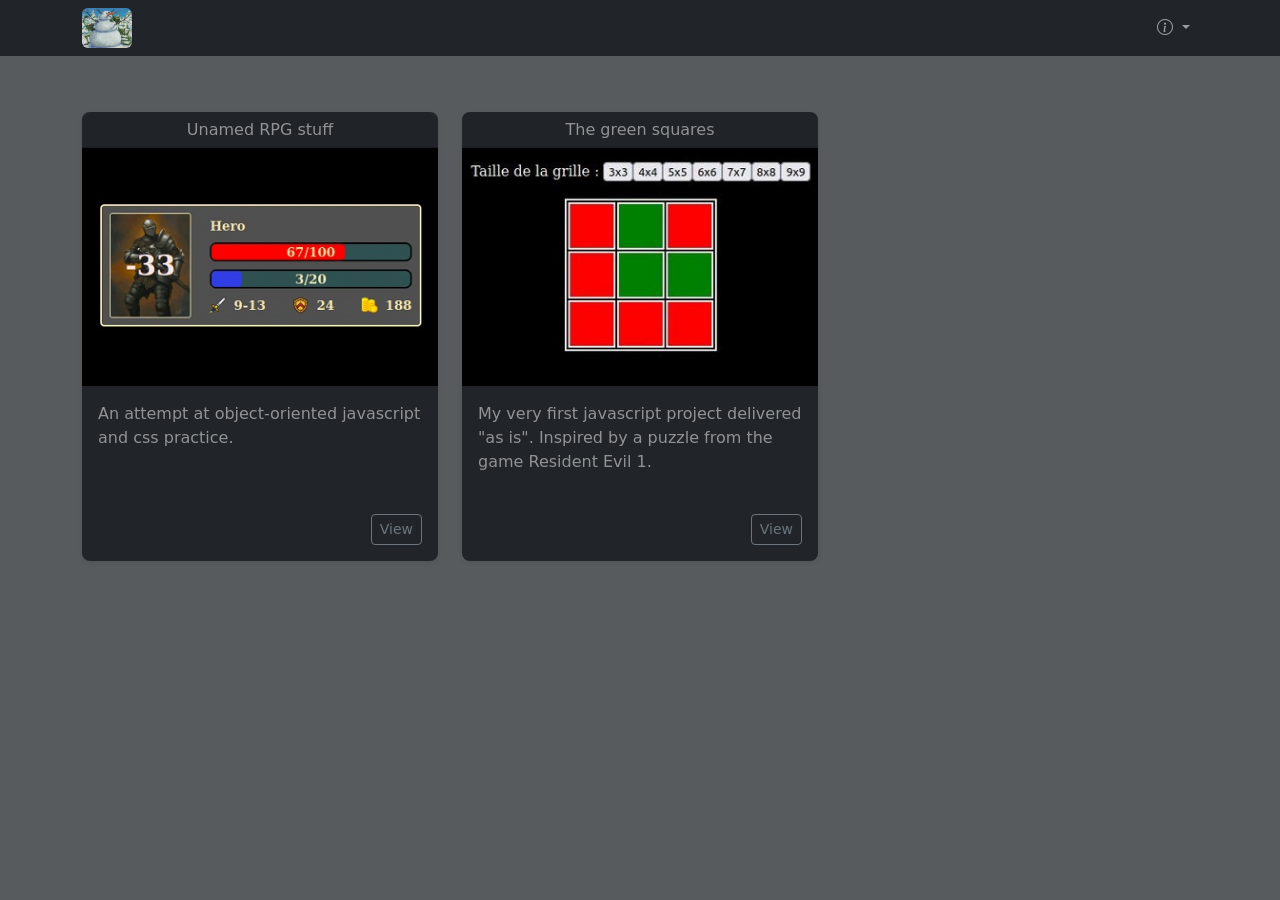
==== index.html @ 2ceb6867 "first commit" ====
<!DOCTYPE html>
<html lang="en">

<head>

  <title>c0rb0c4l.github.io</title>
  <meta charset="UTF-8">
  <meta http-equiv="X-UA-Compatible" content="IE=edge">
  <meta name="viewport" content="width=device-width, initial-scale=1.0">
  <link href="https://cdn.jsdelivr.net/npm/bootstrap@5.2.3/dist/css/bootstrap.min.css" rel="stylesheet">
  <link href="https://cdn.jsdelivr.net/npm/bootstrap-icons@1.10.3/font/bootstrap-icons.css" rel="stylesheet">

</head>

<body class="bg-dark bg-opacity-75 pt-5 mh-100">

  <header>
    <nav class="navbar navbar-expand navbar-dark fixed-top bg-dark py-2 mb-5">
      <div class="container">

        <a class="navbar-brand py-0" href="/">
          <img src="assets/img/goblin-snowman.jpg" class="rounded" alt="c0rb0c4l's avatar" width="50">
        </a>

        <div class="pt-2 pt-lg-0">
          <ul class="navbar-nav ms-auto">

            <li class="nav-item dropdown">
              <a class="nav-link dropdown-toggle" href="#" id="collectionDropdown" role="button"
                data-bs-toggle="dropdown" aria-expanded="false">
                <i class="bi bi-info-circle"></i>
              </a>
              <ul class="dropdown-menu dropdown-menu-dark dropdown-menu-end" aria-labelledby="collectionDropdown">
                <li>
                  <a class="dropdown-item" href="who-am-i.html">Who am I ?</a>
                </li>
              </ul>
            </li>

          </ul>
        </div>

      </div>
    </nav>
  </header>

  <main>
    <div class="container pt-5">
      <div class="row row-cols-1 row-cols-sm-2 row-cols-md-2 row-cols-lg-3">


        <!-- symfo/php/js stuff -->
<!--         <div class="col py-3">
          <div class="card bg-dark border-0 mb-4 rounded-3 shadow-sm text-white-50 h-100 ">

            <div class="card-header py-2">
              <h6 class="text-center my-0">Symfony / PHP / JS utilities</h5>
            </div>

            <div class="position-relative">
              <img src="/assets/img/csv.jpg" class="rounded-0 card-img-top" alt="..." height="278">
              <a class="stretched-link" href="" target="_blank"></a>
            </div>

            <div class="card-body">
              <p class="card-text">A few utilities I created and still use here and there. May contain some code taken
                from stackoverflow &#128064;</p>
              <div class="d-flex justify-content-end align-items-center">
                <a class="btn btn-sm btn-outline-secondary" href="" target="_blank" role="button">View</a>
              </div>
            </div>

          </div>
        </div> -->


        <!-- rpg stuff -->
        <div class="col py-3">
          <div class="card bg-dark border-0 mb-4 rounded-3 shadow-sm text-white-50 h-100 ">

            <div class="card-header py-2">
              <h6 class="text-center my-0">Unamed RPG stuff</h5>
            </div>

            <div class="position-relative">
              <img src="/assets/img/rpg.jpg" class="rounded-0 card-img-top" alt="...">
              <a class="stretched-link" href="rpg/index.html"></a>
            </div>

            <div class="card-body d-flex flex-column justify-content-between">
              <p class="card-text">An attempt at object-oriented javascript and css practice.</p>
              <div class="d-flex justify-content-end align-items-center">
                <a class="btn btn-sm btn-outline-secondary" href="rpg/index.html" role="button">View</a>
              </div>
            </div>

          </div>
        </div>


        <!-- green squares -->
        <div class="col py-3">
          <div class="card bg-dark border-0 mb-4 rounded-3 shadow-sm text-white-50 h-100 ">

            <div class="card-header py-2">
              <h6 class="text-center my-0">The green squares</h5>
            </div>

            <div class="position-relative">
              <img src="/assets/img/green-squares.jpg" class="rounded-0 card-img-top" alt="...">
              <a class="stretched-link" href="green-squares/index.html"></a>
            </div>

            <div class="card-body d-flex flex-column justify-content-between">
              <p class="card-text">My very first javascript project delivered "as is". Inspired by a puzzle from the
                game Resident Evil 1.
              </p>
              <div class="d-flex justify-content-end align-items-center">
                <a class="btn btn-sm btn-outline-secondary" href="green-squares/index.html" role="button">View</a>
              </div>
            </div>

          </div>
        </div>



      </div>
    </div>
  </main>


  <script src="https://cdn.jsdelivr.net/npm/bootstrap@5.2.3/dist/js/bootstrap.bundle.min.js"></script>
</body>

</html>
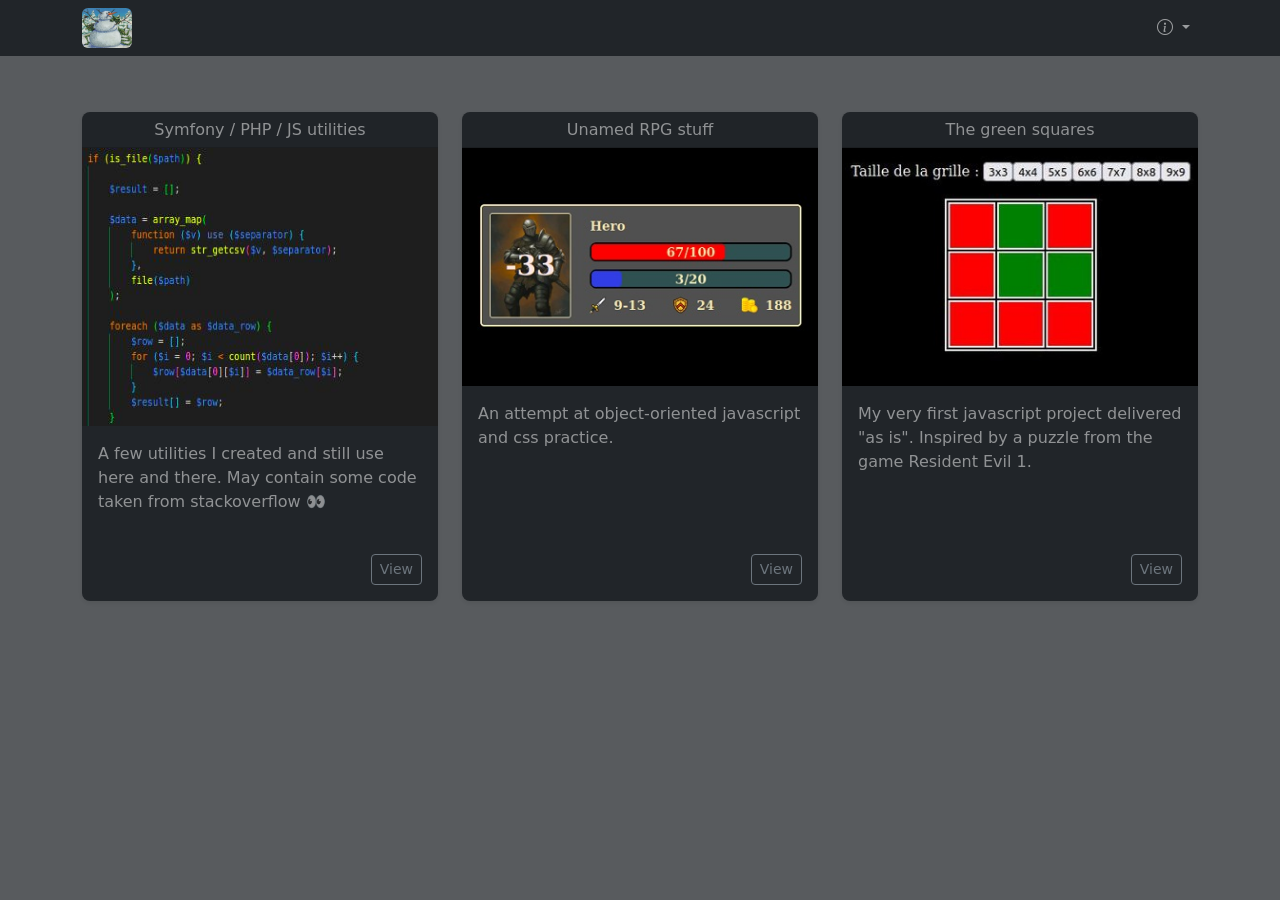
==== commit c5301373: "added link to utilities" ====
--- a/index.html
+++ b/index.html
@@ -50,7 +50,7 @@
 
 
         <!-- symfo/php/js stuff -->
-<!--         <div class="col py-3">
+        <div class="col py-3">
           <div class="card bg-dark border-0 mb-4 rounded-3 shadow-sm text-white-50 h-100 ">
 
             <div class="card-header py-2">
@@ -62,7 +62,7 @@
               <a class="stretched-link" href="" target="_blank"></a>
             </div>
 
-            <div class="card-body">
+            <div class="card-body d-flex flex-column justify-content-between">
               <p class="card-text">A few utilities I created and still use here and there. May contain some code taken
                 from stackoverflow &#128064;</p>
               <div class="d-flex justify-content-end align-items-center">
@@ -71,7 +71,7 @@
             </div>
 
           </div>
-        </div> -->
+        </div>
 
 
         <!-- rpg stuff -->
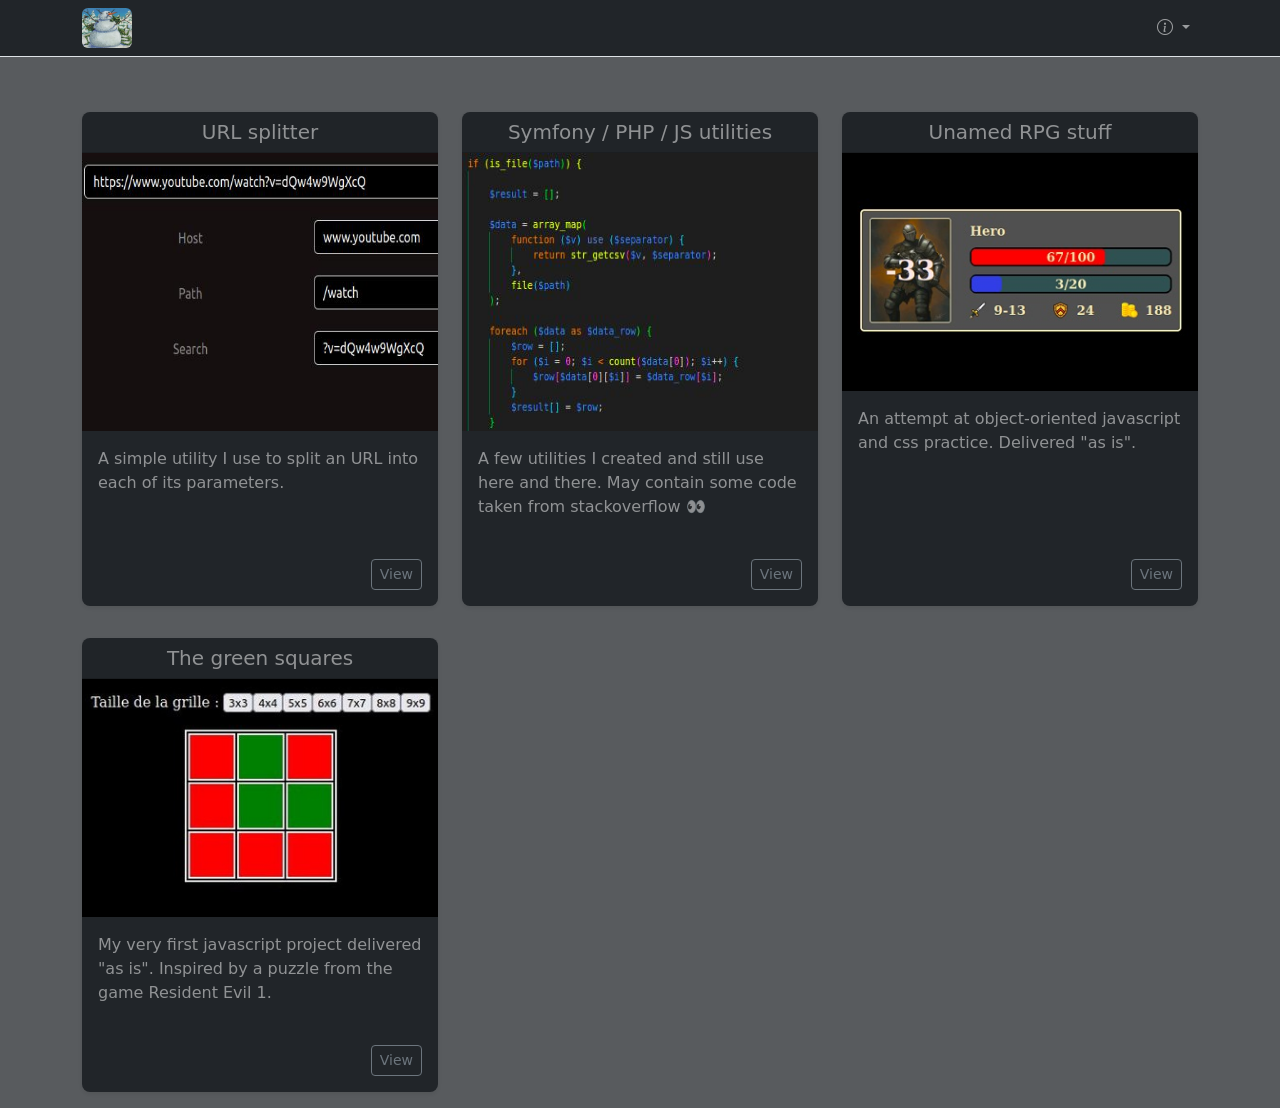
==== commit 14c5d1a1: "add url splitter" ====
--- a/index.html
+++ b/index.html
@@ -15,7 +15,7 @@
 <body class="bg-dark bg-opacity-75 pt-5 mh-100">
 
   <header>
-    <nav class="navbar navbar-expand navbar-dark fixed-top bg-dark py-2 mb-5">
+    <nav class="navbar navbar-expand navbar-dark fixed-top bg-dark py-2 mb-5 border-bottom">
       <div class="container">
 
         <a class="navbar-brand py-0" href="/">
@@ -32,7 +32,7 @@
               </a>
               <ul class="dropdown-menu dropdown-menu-dark dropdown-menu-end" aria-labelledby="collectionDropdown">
                 <li>
-                  <a class="dropdown-item" href="who-am-i.html">Who am I ?</a>
+                  <a class="dropdown-item" href="/who-am-i.html">Who am I ?</a>
                 </li>
               </ul>
             </li>
@@ -48,25 +48,49 @@
     <div class="container pt-5">
       <div class="row row-cols-1 row-cols-sm-2 row-cols-md-2 row-cols-lg-3">
 
+        <!-- js url splitter -->
+        <div class="col py-3">
+          <div class="card bg-dark border-0 mb-4 rounded-3 shadow-sm text-white-50 h-100 ">
+
+            <div class="card-header py-2">
+              <h5 class="text-center my-0">URL splitter</h5>
+            </div>
+
+            <div class="position-relative">
+              <img src="/assets/img/url.jpg" class="rounded-0 card-img-top" alt="..." height="278">
+              <a class="stretched-link" href="splitter/index.html"></a>
+            </div>
+
+            <div class="card-body d-flex flex-column justify-content-between">
+              <p class="card-text">A simple utility I use to split an URL into each of its parameters.</p>
+              <div class="d-flex justify-content-end align-items-center">
+                <a class="btn btn-sm btn-outline-secondary" href="splitter/index.html" target="_blank"
+                  role="button">View</a>
+              </div>
+            </div>
+
+          </div>
+        </div>
 
         <!-- symfo/php/js stuff -->
         <div class="col py-3">
           <div class="card bg-dark border-0 mb-4 rounded-3 shadow-sm text-white-50 h-100 ">
 
             <div class="card-header py-2">
-              <h6 class="text-center my-0">Symfony / PHP / JS utilities</h5>
+              <h5 class="text-center my-0">Symfony / PHP / JS utilities</h5>
             </div>
 
             <div class="position-relative">
               <img src="/assets/img/csv.jpg" class="rounded-0 card-img-top" alt="..." height="278">
-              <a class="stretched-link" href="" target="_blank"></a>
+              <a class="stretched-link" href="https://github.com/C0RB0C4L/utilities" target="_blank"></a>
             </div>
 
             <div class="card-body d-flex flex-column justify-content-between">
               <p class="card-text">A few utilities I created and still use here and there. May contain some code taken
                 from stackoverflow &#128064;</p>
               <div class="d-flex justify-content-end align-items-center">
-                <a class="btn btn-sm btn-outline-secondary" href="" target="_blank" role="button">View</a>
+                <a class="btn btn-sm btn-outline-secondary" href="https://github.com/C0RB0C4L/utilities" target="_blank"
+                  role="button">View</a>
               </div>
             </div>
 
@@ -79,7 +103,7 @@
           <div class="card bg-dark border-0 mb-4 rounded-3 shadow-sm text-white-50 h-100 ">
 
             <div class="card-header py-2">
-              <h6 class="text-center my-0">Unamed RPG stuff</h5>
+              <h5 class="text-center my-0">Unamed RPG stuff</h5>
             </div>
 
             <div class="position-relative">
@@ -88,7 +112,7 @@
             </div>
 
             <div class="card-body d-flex flex-column justify-content-between">
-              <p class="card-text">An attempt at object-oriented javascript and css practice.</p>
+              <p class="card-text">An attempt at object-oriented javascript and css practice. Delivered "as is".</p>
               <div class="d-flex justify-content-end align-items-center">
                 <a class="btn btn-sm btn-outline-secondary" href="rpg/index.html" role="button">View</a>
               </div>
@@ -103,7 +127,7 @@
           <div class="card bg-dark border-0 mb-4 rounded-3 shadow-sm text-white-50 h-100 ">
 
             <div class="card-header py-2">
-              <h6 class="text-center my-0">The green squares</h5>
+              <h5 class="text-center my-0">The green squares</h5>
             </div>
 
             <div class="position-relative">
